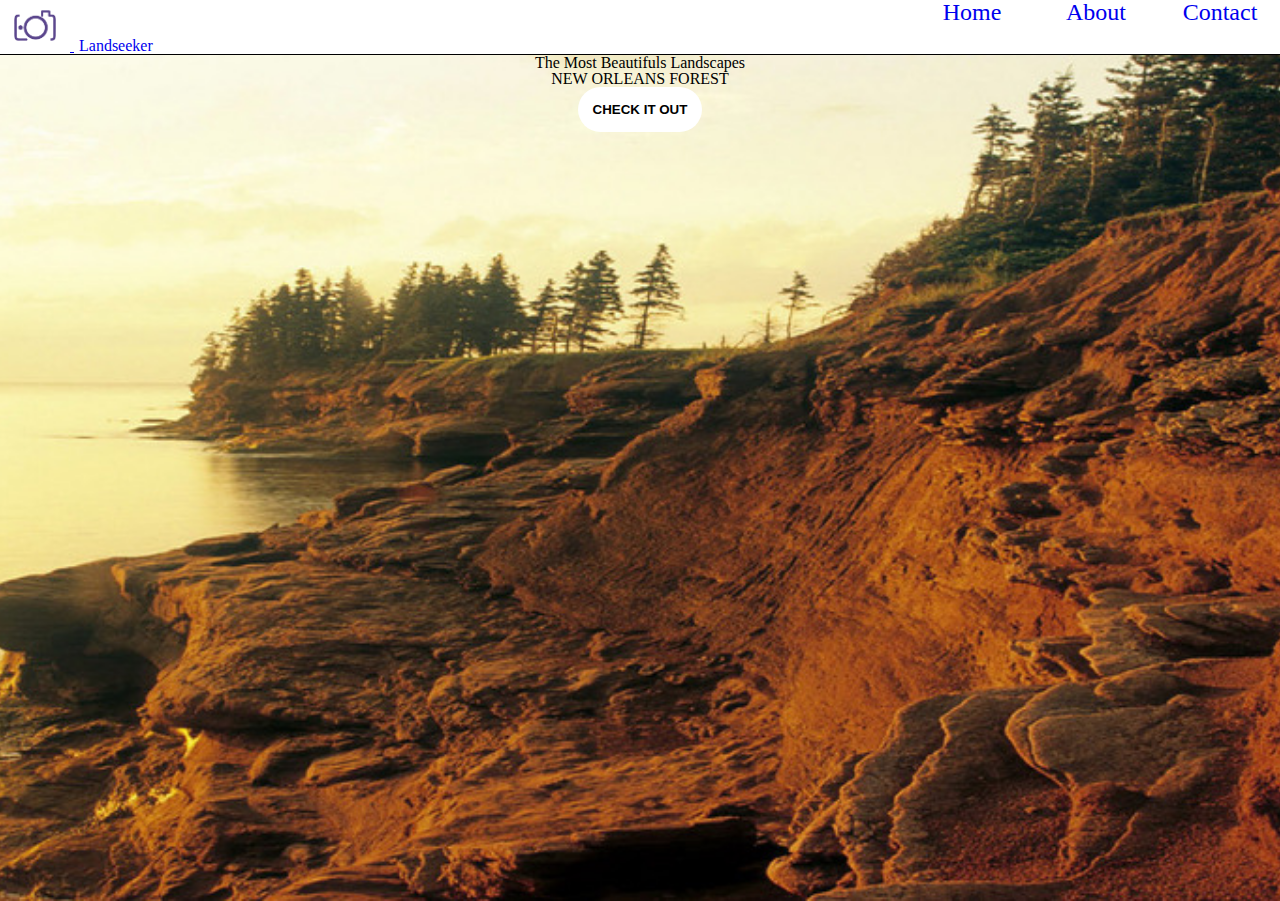
==== index.html @ 7c28aafe "estrutura inicial" ====
<!DOCTYPE html>
<html lang="pt-br">

<head>
	<meta charset="UTF-8">
	<meta name="viewport" content="width=device-width, initial-scale=1.0">
	<meta http-equiv="X-UA-Compatible" content="ie=edge">
	<link rel="stylesheet" media="screen" href="./css/reset.css"/>
	<link rel="stylesheet" type="text/css" media="screen" href="./css/main.css" />
	<title>Landseeker</title>
</head>

<body>
	<header class="header">
		<a href="./index.html" class="header-logo-link">
			<img src="img/logo.png" class="header-logo">
			<h1 class="header-title">Landseeker</h1>
		</a>
		<nav>
			<ul>
				<a href="./index.html">
					<li>
						Home
					</li>
				</a>
				<a href="./about.html">
					<li>
						About
					</li>
				</a>
				<a href="./contact.html">
					<li>
						Contact
					</li>
				</a>
			</ul>
		</nav>
	</header>
	<main>
	<section class="banner">
			<p>The most beautifuls landscapes </p>
			<h2>New Orleans Forest</h2>
			<button>Check it out</button>
		</section>
	</main>
</body>

</html>
---- css/main.css ----
.body {
    font-family: Arial, Helvetica, sans-serif;
}

.header {
    border-bottom: 1px solid black;
    height: 6vh;
}

.header * {
    display: inline-block;
}

.header a .header-title {
    margin-left: 5px;
}

.header .header-logo {
    width: 70px;
}

nav {
    float: right;
}

nav ul li {
    width: 120px;
    text-align: center;
    font-size: 1.5rem;
}


main .banner {
    height: 94vh;
    background: no-repeat url("../img/banner.jpg");
    background-size: cover;
    background-position: center;
    text-align: center;
    vertical-align: middle;
}

main .banner p {
    text-transform: capitalize;
}

main .banner h2, main .banner button {
    text-transform: uppercase;
}

button {
    background-color: #fff;
    padding: 15px;
    border-radius: 30px;
    border: none;
    font-weight: 700;
}
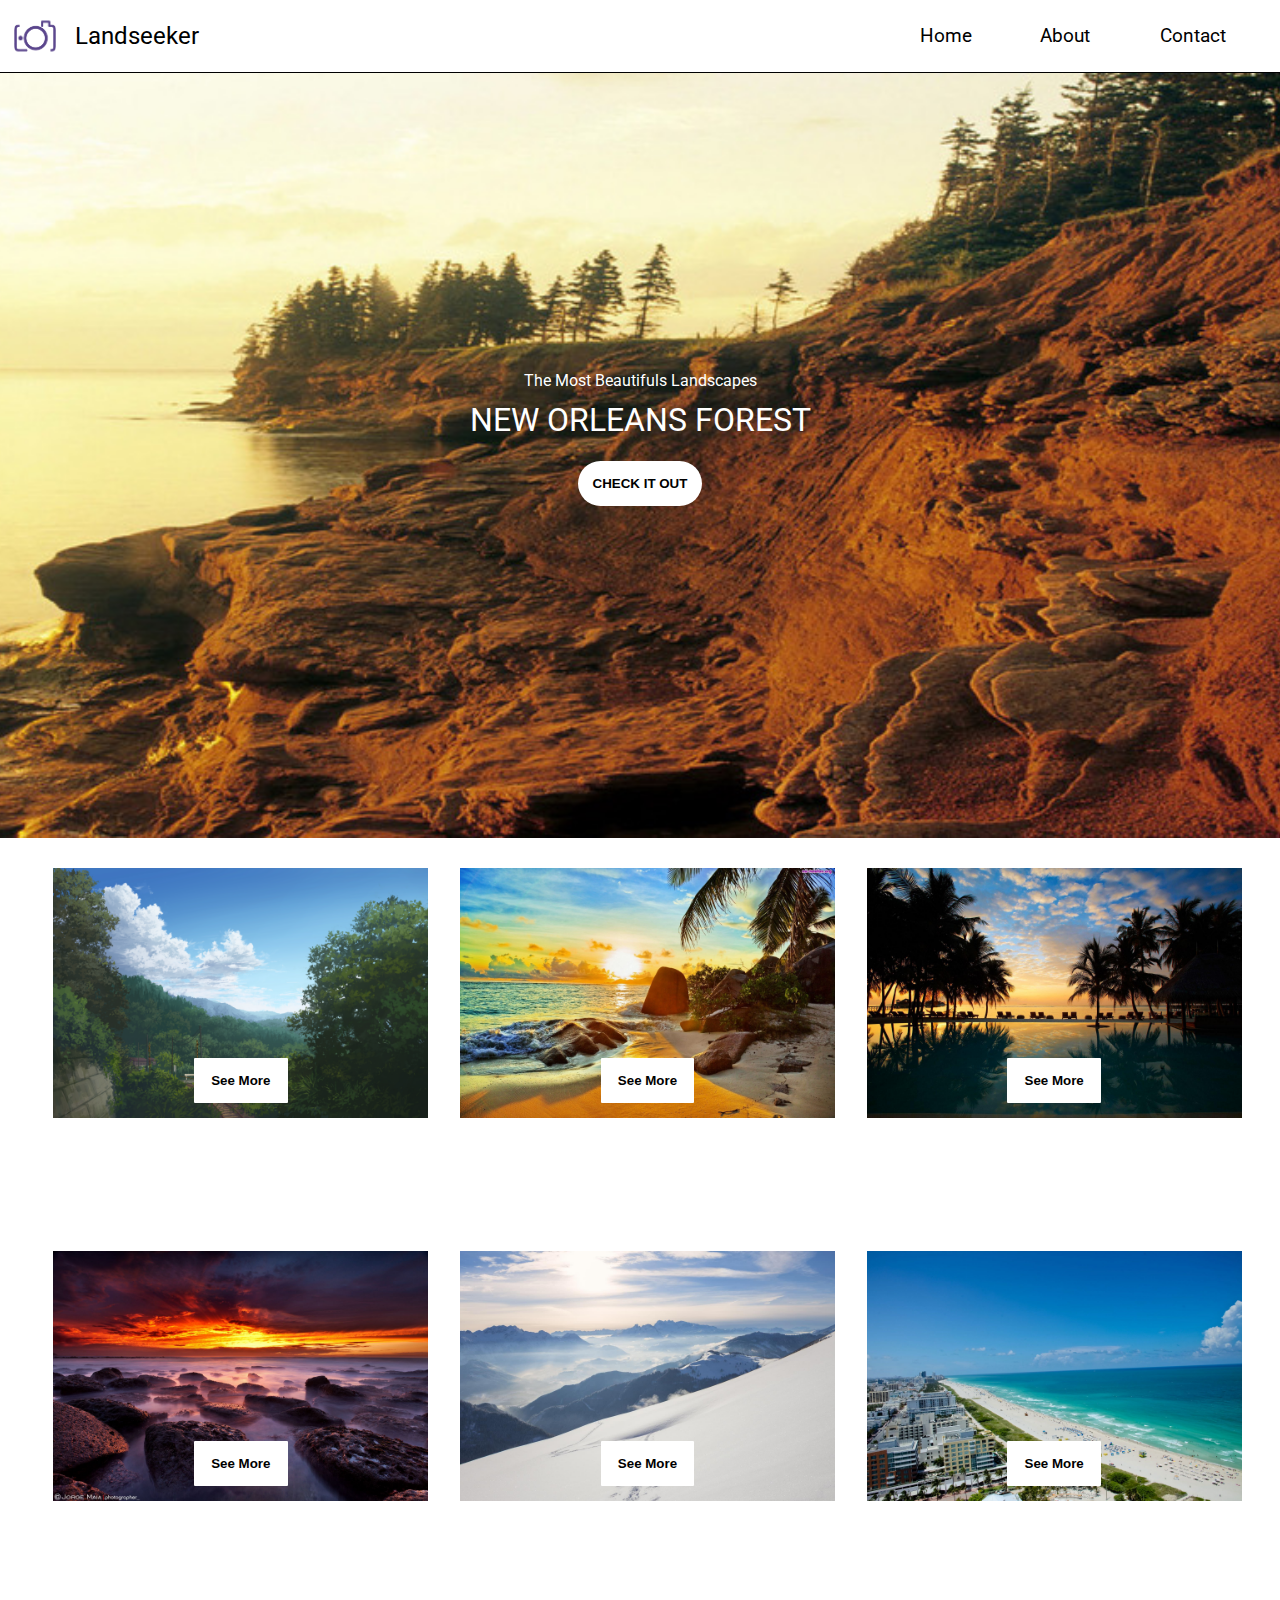
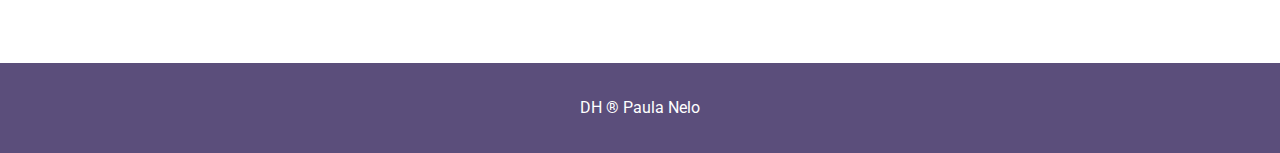
==== commit 8547daf1: "finalizando a página home" ====
--- a/index.html
+++ b/index.html
@@ -5,7 +5,7 @@
 	<meta charset="UTF-8">
 	<meta name="viewport" content="width=device-width, initial-scale=1.0">
 	<meta http-equiv="X-UA-Compatible" content="ie=edge">
-	<link rel="stylesheet" media="screen" href="./css/reset.css"/>
+	<link rel="stylesheet" media="screen" href="./css/reset.css" />
 	<link rel="stylesheet" type="text/css" media="screen" href="./css/main.css" />
 	<title>Landseeker</title>
 </head>
@@ -37,12 +37,35 @@
 		</nav>
 	</header>
 	<main>
-	<section class="banner">
+		<section class="banner">
 			<p>The most beautifuls landscapes </p>
 			<h2>New Orleans Forest</h2>
 			<button>Check it out</button>
 		</section>
+		<article id="grid">
+			<div class="grid--card">
+				<button class="grid--btn">See More</button>
+			</div>
+			<div class="grid--card">
+				<button class="grid--btn">See More</button>
+			</div>
+			<div class="grid--card">
+				<button class="grid--btn">See More</button>
+			</div>
+			<div class="grid--card">
+				<button class="grid--btn">See More</button>
+			</div>
+			<div class="grid--card">
+				<button class="grid--btn">See More</button>
+			</div>
+			<div class="grid--card">
+				<button class="grid--btn">See More</button>
+			</div>
+		</article>
 	</main>
+	<footer>
+		DH ® Paula Nelo
+	</footer>
 </body>
 
 </html>--- a/css/main.css
+++ b/css/main.css
@@ -1,50 +1,142 @@
-.body {
-    font-family: Arial, Helvetica, sans-serif;
+@import url('https://fonts.googleapis.com/css?family=Roboto:400,700&display=swap');
+
+:root {
+    --purple: #5b4e7b;
+}
+
+body {
+    font-family: 'Roboto', sans-serif;
 }
 
 .header {
     border-bottom: 1px solid black;
-    height: 6vh;
+    height: 8vh;
+    display: flex;
+    justify-content: space-between;
+    align-items: center;
 }
 
+
+
 .header * {
-    display: inline-block;
+    display: flex;
+}
+
+header a {
+    align-items: center;
+    text-decoration: none;
+    color: #000;
 }
 
 .header a .header-title {
     margin-left: 5px;
+    font-size: 1.5rem;
 }
 
 .header .header-logo {
     width: 70px;
 }
 
-nav {
+/* nav {
     float: right;
+} */
+
+.header nav ul li {
+    width: 120px;
+    text-align: center;
+    font-size: 1.2rem;
+    /* font-weight: 700; */
 }
 
-nav ul li {
-    width: 120px;
-    text-align: center;
-    font-size: 1.5rem;
+.header nav ul a:hover {
+    transition: 1000ms;
+    color: var(--purple);
 }
 
-
 main .banner {
-    height: 94vh;
+    height: 85vh;
     background: no-repeat url("../img/banner.jpg");
     background-size: cover;
     background-position: center;
     text-align: center;
-    vertical-align: middle;
+    color: #fff;
 }
 
 main .banner p {
     text-transform: capitalize;
+    padding-top: 300px;
+}
+
+main section.banner * {
+    margin-bottom: 15px;
+}
+
+main .banner h2 {
+    font-size: 2rem;
 }
 
 main .banner h2, main .banner button {
     text-transform: uppercase;
+}
+
+main #grid {
+    height: 85vh;
+    padding: 30px;
+    display: flex;
+    justify-content: space-around;
+    flex-wrap: wrap;
+}
+
+main #grid .grid--card {
+    height: 250px;
+    width: 375px;
+    margin-bottom: 15px;
+    margin-left: 15px;
+    display: flex;
+    flex-direction: column;
+    justify-content: flex-end;
+    align-items: center;
+    
+}
+
+main #grid .grid--card:nth-child(1) {
+    background: url('../img/product-1.png');
+    background-size: cover;
+}
+
+main #grid .grid--card:nth-child(2) {
+    background: url('../img/product-2.jpg');
+    background-size: cover;
+}
+
+main #grid .grid--card:nth-child(3) {
+    background: url('../img/product-3.jpg');
+    background-size: cover;
+}
+
+main #grid .grid--card:nth-child(4) {
+    background: url('../img/product-4.jpg');
+    background-size: cover;
+}
+
+main #grid .grid--card:nth-child(5) {
+    background: url('../img/product-5.jpg');
+    background-size: cover;
+}
+
+main #grid .grid--card:nth-child(6) {
+    background: url('../img/product-6.jpg');
+    background-size: cover;
+}
+
+footer {
+    height: 10vh;
+    width: 100vw;
+    background: var(--purple);
+    color: #fff;
+    text-align: center;
+    display: table-cell;
+    vertical-align: middle;
 }
 
 button {
@@ -53,4 +145,18 @@
     border-radius: 30px;
     border: none;
     font-weight: 700;
+    margin-top: 10px;
+}
+
+.grid--btn {
+    /* display: none; */
+    width: 25%;
+    border-radius: 1px;
+    margin-bottom: 15px;
+}
+
+button:hover {
+    transition: 1000ms;
+    background-color: var(--purple);
+    color: #fff;
 }